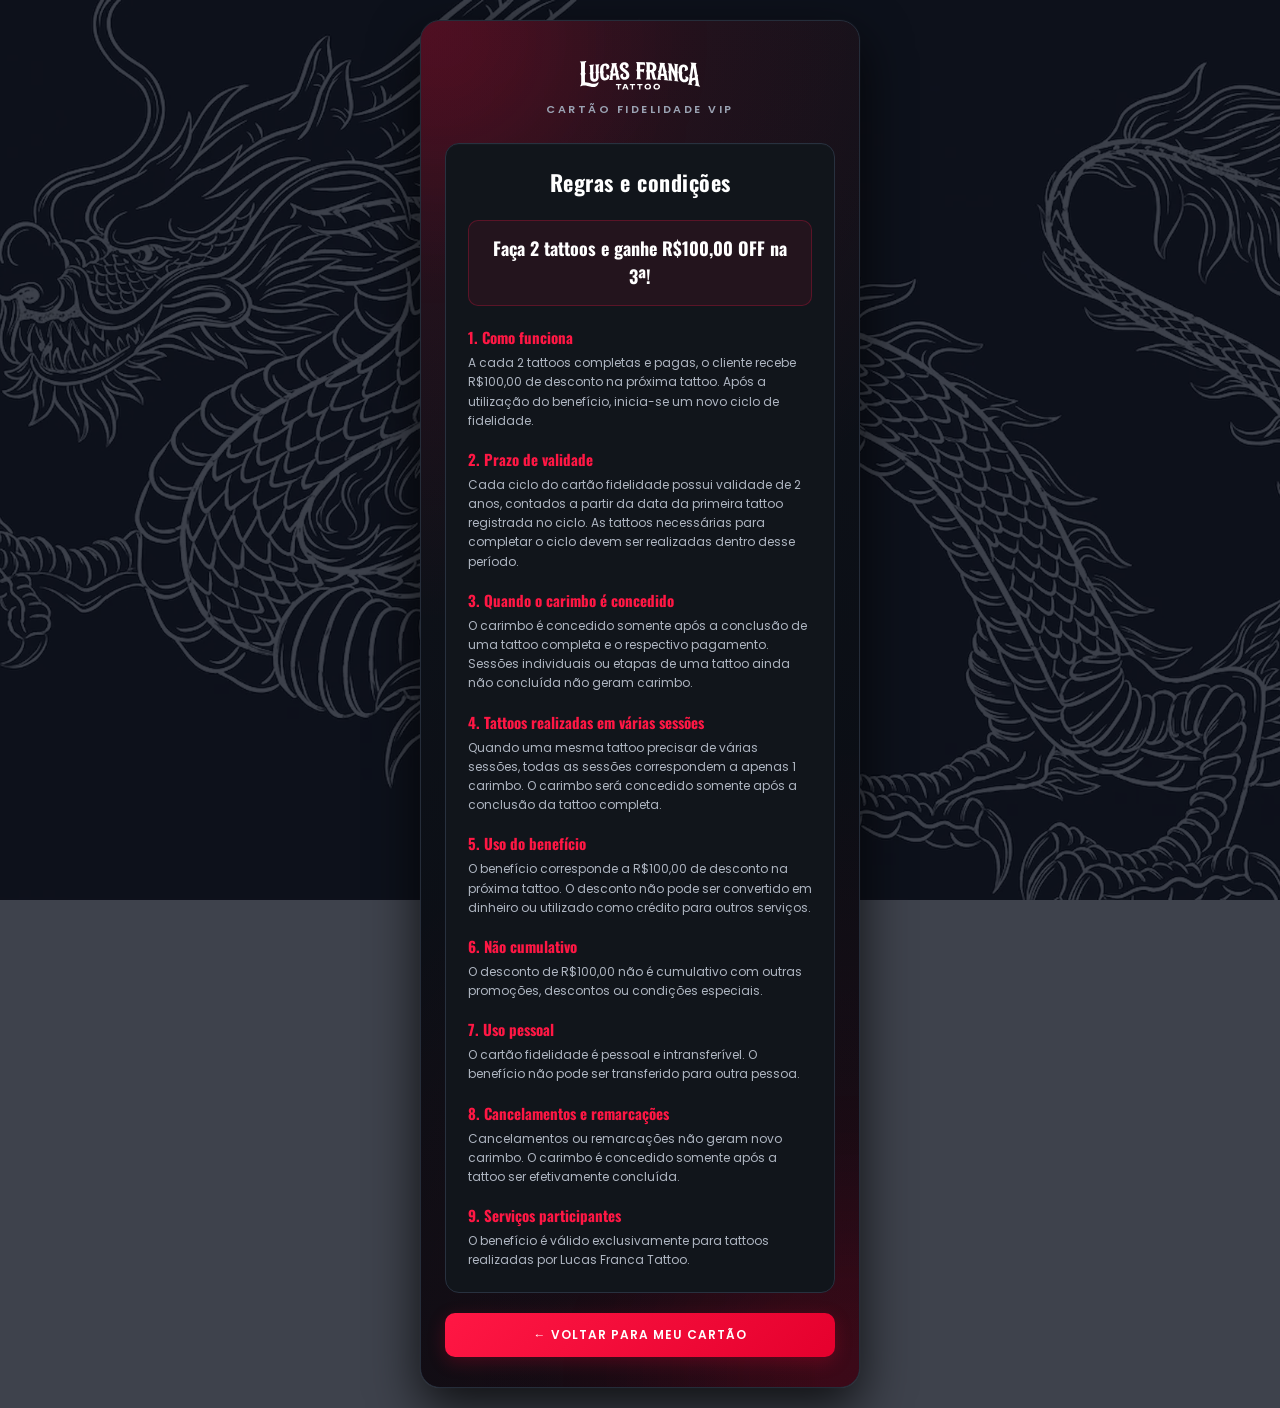
==== regras.html @ 3e55154e "adicionando regras e alterando valor da promoção pra 100 reais fixos" ====
<!DOCTYPE html>
<html lang="pt-BR">

<head>

    <meta charset="UTF-8">

    <meta
        name="viewport"
        content="width=device-width, initial-scale=1.0"
    >

    <title>Regras e Condições</title>


    <!-- PWA -->

    <link
        rel="manifest"
        href="manifest.json"
    >

    <meta
        name="theme-color"
        content="#ff1744"
    >

    <meta
        name="apple-mobile-web-app-capable"
        content="yes"
    >

    <meta
        name="apple-mobile-web-app-status-bar-style"
        content="black"
    >

    <meta
        name="apple-mobile-web-app-title"
        content="Tattoo Card"
    >


    <!-- FONTES -->

    <link
        href="https://fonts.googleapis.com/css2?family=Oswald:wght@500;700&family=Poppins:wght@400;600&display=swap"
        rel="stylesheet"
    >


    <!-- CSS PRINCIPAL -->

    <link
        rel="stylesheet"
        href="style.css"
    >


    <style>

        .regras-box {
            background: #11151b;
            border-radius: 14px;
            padding: 22px;
            margin-bottom: 20px;
            border: 1px solid #28313f;
            box-shadow: inset 0 1px 0 rgba(255,255,255,0.015);
            text-align: left;
        }

        .regras-titulo {
            color: #fff;
            font-family: 'Oswald', sans-serif;
            font-size: 22px;
            text-align: center;
            letter-spacing: 0.5px;
            margin-bottom: 22px;
        }

        .regra {
            margin-bottom: 18px;
        }

        .regra:last-child {
            margin-bottom: 0;
        }

        .regra h3 {
            color: #ff1744;
            font-family: 'Oswald', sans-serif;
            font-size: 15px;
            margin-bottom: 5px;
        }

        .regra p {
            color: #aeb5c1;
            font-size: 12px;
            line-height: 1.6;
        }

        .beneficio-destaque {
            background: rgba(255, 23, 68, 0.08);
            border: 1px solid rgba(255, 23, 68, 0.25);
            border-radius: 10px;
            padding: 14px;
            text-align: center;
            margin-bottom: 20px;
        }

        .beneficio-destaque strong {
            color: #fff;
            font-family: 'Oswald', sans-serif;
            font-size: 18px;
        }

        .voltar-cartao {
            display: block;
            width: 100%;
            padding: 13px;
            border-radius: 10px;
            background: linear-gradient(
                135deg,
                #ff1744 0%,
                #e5002d 100%
            );
            color: #fff;
            text-align: center;
            text-decoration: none;
            font-size: 12px;
            font-weight: 600;
            text-transform: uppercase;
            letter-spacing: 1px;
            box-shadow: 0 5px 18px rgba(251, 5, 50, 0.22);
        }

        .voltar-cartao:hover {
            opacity: 0.97;
        }

    </style>

</head>


<body>

<div class="app-container">


    <!-- ==========================================
         CABEÇALHO
         ========================================== -->

    <div class="header">

        <img
            src="Lg Lucas Franca.svg"
            alt="Lucas Franca"
            class="header-logo"
        >

        <p>
            CARTÃO FIDELIDADE VIP
        </p>

    </div>


    <!-- ==========================================
         REGRAS
         ========================================== -->

    <div class="regras-box">

        <h1 class="regras-titulo">
            Regras e condições
        </h1>


        <div class="beneficio-destaque">

            <strong>
                Faça 2 tattoos e ganhe R$100,00 OFF na 3ª!
            </strong>

        </div>


        <div class="regra">

            <h3>
                1. Como funciona
            </h3>

            <p>
                A cada 2 tattoos completas e pagas, o cliente
                recebe R$100,00 de desconto na próxima tattoo.
                Após a utilização do benefício, inicia-se um
                novo ciclo de fidelidade.
            </p>

        </div>


        <div class="regra">

            <h3>
                2. Prazo de validade
            </h3>

            <p>
                Cada ciclo do cartão fidelidade possui validade
                de 2 anos, contados a partir da data da primeira
                tattoo registrada no ciclo. As tattoos necessárias
                para completar o ciclo devem ser realizadas dentro
                desse período.
            </p>

        </div>


        <div class="regra">

            <h3>
                3. Quando o carimbo é concedido
            </h3>

            <p>
                O carimbo é concedido somente após a conclusão
                de uma tattoo completa e o respectivo pagamento.
                Sessões individuais ou etapas de uma tattoo ainda
                não concluída não geram carimbo.
            </p>

        </div>


        <div class="regra">

            <h3>
                4. Tattoos realizadas em várias sessões
            </h3>

            <p>
                Quando uma mesma tattoo precisar de várias sessões,
                todas as sessões correspondem a apenas 1 carimbo.
                O carimbo será concedido somente após a conclusão
                da tattoo completa.
            </p>

        </div>


        <div class="regra">

            <h3>
                5. Uso do benefício
            </h3>

            <p>
                O benefício corresponde a R$100,00 de desconto
                na próxima tattoo. O desconto não pode ser
                convertido em dinheiro ou utilizado como crédito
                para outros serviços.
            </p>

        </div>


        <div class="regra">

            <h3>
                6. Não cumulativo
            </h3>

            <p>
                O desconto de R$100,00 não é cumulativo com outras
                promoções, descontos ou condições especiais.
            </p>

        </div>


        <div class="regra">

            <h3>
                7. Uso pessoal
            </h3>

            <p>
                O cartão fidelidade é pessoal e intransferível.
                O benefício não pode ser transferido para outra
                pessoa.
            </p>

        </div>


        <div class="regra">

            <h3>
                8. Cancelamentos e remarcações
            </h3>

            <p>
                Cancelamentos ou remarcações não geram novo carimbo.
                O carimbo é concedido somente após a tattoo ser
                efetivamente concluída.
            </p>

        </div>


        <div class="regra">

            <h3>
                9. Serviços participantes
            </h3>

            <p>
                O benefício é válido exclusivamente para tattoos
                realizadas por Lucas Franca Tattoo.
            </p>

        </div>

    </div>


    <!-- ==========================================
         VOLTAR
         ========================================== -->

    <a
        href="index.html"
        class="voltar-cartao"
    >
        ← Voltar para meu cartão
    </a>

</div>

</body>

</html>
---- style.css ----
/* =========================================================
   RESET
   ========================================================= */

* {
    box-sizing: border-box;
    margin: 0;
    padding: 0;
}


/* =========================================================
   BODY
   ========================================================= */

body {
    background-image: url('dragao fundo mobile.webp');
    background-size: cover;
    background-position: center;
    background-repeat: no-repeat;
    background-attachment: fixed;
    color: #e8eaf0;
    font-family: 'Poppins', sans-serif;
    display: flex;
    justify-content: center;
    align-items: center;
    min-height: 100vh;
    padding: 20px;
    position: relative;
}

body::before {
    content: '';
    position: absolute;
    inset: 0;
    background: rgba(8, 14, 26, 0.78);
    z-index: -1;
}

@media (min-width: 768px) {
    body {
        background-image: url('dragao fundo desktop.webp');
    }
}


/* =========================================================
   UTILITÁRIO
   ========================================================= */

.hidden {
    display: none !important;
}


/* =========================================================
   CONTAINER PRINCIPAL
   ========================================================= */

.app-container {
    width: 100%;
    max-width: 440px;
    background:
        radial-gradient(
            circle at 0% 0%,
            rgba(251, 5, 50, 0.20) 0%,
            rgba(251, 5, 50, 0.08) 20%,
            transparent 42%
        ),
        radial-gradient(
            circle at 100% 100%,
            rgba(251, 5, 50, 0.16) 0%,
            rgba(251, 5, 50, 0.05) 22%,
            transparent 45%
        ),
        linear-gradient(
            145deg,
            #10141c 0%,
            #080b11 100%
        );
    border-radius: 20px;
    border: 1px solid #252d3a;
    padding: 30px 24px;
    box-shadow:
        0 20px 50px rgba(0, 0, 0, 0.75),
        0 0 0 1px rgba(255,255,255,0.015);
    height: fit-content;
    position: relative;
    overflow: hidden;
}

.app-container::before {
    content: '';
    position: absolute;
    top: -120px;
    left: -120px;
    width: 280px;
    height: 280px;
    background: rgba(251, 5, 50, 0.10);
    border-radius: 50%;
    filter: blur(70px);
    pointer-events: none;
    z-index: 0;
}

.app-container::after {
    content: '';
    position: absolute;
    right: -140px;
    bottom: -140px;
    width: 300px;
    height: 300px;
    background: rgba(251, 5, 50, 0.08);
    border-radius: 50%;
    filter: blur(80px);
    pointer-events: none;
    z-index: 0;
}

.app-container > * {
    position: relative;
    z-index: 1;
}


/* =========================================================
   HEADER
   ========================================================= */

.header {
    text-align: center;
    margin-bottom: 25px;
    position: relative;
    padding-top: 5px;
}

.header-logo {
    max-width: 130px;
    height: auto;
    display: block;
    margin: 0 auto 8px auto;
    filter: brightness(0) invert(1);
}

.header p {
    color: #9aa2b2;
    font-size: 11px;
    letter-spacing: 2.5px;
    text-transform: uppercase;
    font-weight: 600;
}


/* =========================================================
   BOTÃO CONFIGURAÇÕES
   ========================================================= */

.btn-admin-toggle {
    position: absolute;
    right: -4px;
    top: -2px;
    background: #171c25;
    border: 1px solid #303948;
    width: 32px;
    height: 32px;
    border-radius: 50%;
    color: #9da5b5;
    font-size: 14px;
    display: flex;
    align-items: center;
    justify-content: center;
    cursor: pointer;
    transition: all 0.2s ease;
}

.btn-admin-toggle:hover {
    color: #fff;
    border-color: #fb0532;
    background: #1d2029;
    box-shadow: 0 0 12px rgba(251, 5, 50, 0.15);
}


/* =========================================================
   CAMPOS E FORMULÁRIOS
   ========================================================= */

.card-box {
    background: #11151b;
    border-radius: 14px;
    padding: 22px;
    margin-bottom: 20px;
    border: 1px solid #28313f;
    box-shadow: inset 0 1px 0 rgba(255,255,255,0.015);
}

.input-group {
    margin-bottom: 16px;
    text-align: left;
}

.input-group label {
    display: block;
    font-size: 11px;
    color: #8c95a5;
    margin-bottom: 6px;
    text-transform: uppercase;
    letter-spacing: 0.5px;
}

.input-group input {
    width: 100%;
    padding: 12px 14px;
    background: #090c11;
    border: 1px solid #303947;
    border-radius: 8px;
    color: #fff;
    font-size: 14px;
    transition: border-color 0.2s, box-shadow 0.2s;
}

.input-group input:focus {
    outline: none;
    border-color: #fb0532;
    box-shadow: 0 0 0 2px rgba(251, 5, 50, 0.08);
}


/* =========================================================
   BOTÃO PRINCIPAL
   ========================================================= */

.btn-gold {
    width: 100%;
    padding: 14px;
    background: linear-gradient(
        135deg,
        #ff1744 0%,
        #e5002d 100%
    );
    border: none;
    border-radius: 10px;
    color: #fff;
    font-weight: 600;
    font-size: 13px;
    cursor: pointer;
    text-transform: uppercase;
    letter-spacing: 1px;
    box-shadow: 0 5px 18px rgba(251, 5, 50, 0.22);
    transition: opacity 0.2s, transform 0.1s, box-shadow 0.2s;
}

.btn-gold:hover {
    opacity: 0.97;
    box-shadow: 0 6px 22px rgba(251, 5, 50, 0.3);
}

.btn-gold:active {
    transform: scale(0.98);
}

.btn-gold:disabled {
    opacity: 0.6;
    cursor: wait;
}


/* =========================================================
   LINKS
   ========================================================= */

.btn-link {
    width: 100%;
    margin-top: 14px;
    background: none;
    border: none;
    color: #78808e;
    font-size: 12px;
    cursor: pointer;
    transition: color 0.2s;
}

.btn-link:hover {
    color: #c0c5ce;
}


/* =========================================================
   BOTÕES PEQUENOS
   ========================================================= */

.btn-sm {
    padding: 8px 12px;
    background: #171c23;
    color: #c7ccd5;
    border: 1px solid #303846;
    border-radius: 8px;
    font-size: 12px;
    cursor: pointer;
    transition: background 0.2s, border-color 0.2s, color 0.2s;
}

.btn-sm:hover {
    background: #1d232c;
    border-color: #454f60;
    color: #fff;
}

.btn-full {
    width: 100%;
    margin-top: 12px;
}


/* =========================================================
   CARTÃO DE CARIMBOS
   ========================================================= */

.greeting-text {
    text-align: center;
    font-size: 13px;
    color: #aeb5c1;
    margin-bottom: 20px;
}

.greeting-text strong {
    color: #fff;
    font-weight: 600;
}

.stamps-grid {
    display: flex;
    justify-content: space-between;
    margin: 20px 0;
    gap: 10px;
    position: relative;
    z-index: 1;
}


/* =========================================================
   CARIMBO NORMAL
   ========================================================= */

.stamp-slot {
    flex: 1;
    background: linear-gradient(
        145deg,
        #151a22,
        #10141b
    );
    border: 1px solid #28313f;
    border-radius: 12px;
    height: 105px;
    display: flex;
    flex-direction: column;
    align-items: center;
    justify-content: center;
    text-align: center;
    padding: 8px;
    transition: all 0.3s ease;
    position: relative;
    z-index: 2;
}

.stamp-slot:hover {
    border-color: #455268;
    transform: translateY(-1px);
}


/* =========================================================
   CARIMBO ATIVO
   ========================================================= */

.stamp-slot.active {
    border: 2px solid #ff1744;
    background: linear-gradient(
        145deg,
        #ff1744 0%,
        #cc0029 100%
    );
    box-shadow:
        inset 0 0 15px rgba(255, 255, 255, 0.35),
        0 0 25px rgba(255, 23, 68, 0.8),
        0 8px 30px rgba(255, 23, 68, 0.5);
    z-index: 3;
}


/* =========================================================
   ÍCONES DOS CARIMBOS
   ========================================================= */

.icon {
    font-size: 26px;
    margin-bottom: 6px;
    line-height: 1;
    display: flex;
    align-items: center;
    justify-content: center;
    color: #F3F3F3;
    filter: grayscale(100%) opacity(0.3);
    transition: all 0.3s ease;
}

.icon svg {
    display: block;
    width: 28px;
    height: 28px;
}

.stamp-slot.active .icon {
    filter: grayscale(0%) opacity(1);
    transform: scale(1.1);
    text-shadow: 0 0 15px rgba(255, 255, 255, 0.5);
}


/* =========================================================
   TEXTO DOS CARIMBOS
   ========================================================= */

.stamp-slot .label {
    font-size: 10px;
    color: #858e9d;
    line-height: 1.2;
}

.stamp-slot.active .label {
    color: #ffffff;
    font-weight: 600;
    text-shadow: 0 1px 3px rgba(0, 0, 0, 0.5);
}


/* =========================================================
   BANNER DE BENEFÍCIO
   ========================================================= */

.discount-banner {
    background:
        radial-gradient(
            circle at 0% 0%,
            rgba(251, 5, 50, 0.18) 0%,
            rgba(251, 5, 50, 0.06) 25%,
            transparent 50%
        ),
        radial-gradient(
            circle at 100% 100%,
            rgba(251, 5, 50, 0.12) 0%,
            transparent 40%
        ),
        linear-gradient(
            145deg,
            #11161e 0%,
            #090d13 100%
        );
    border: 1px solid #303a48;
    border-radius: 12px;
    padding: 16px;
    text-align: center;
    margin-bottom: 20px;
    box-shadow:
        inset 0 1px 0 rgba(255,255,255,0.03),
        0 4px 15px rgba(0, 0, 0, 0.3);
    position: relative;
    overflow: hidden;
}

.discount-label {
    font-size: 10px;
    color: #8992a1;
    text-transform: uppercase;
    letter-spacing: 1.2px;
}

.discount-banner h3 {
    color: #ffffff;
    font-size: 15px;
    font-family: 'Oswald', sans-serif;
    margin-top: 4px;
    letter-spacing: 0.5px;
    display: flex;
    align-items: center;
    justify-content: center;
    gap: 8px;
    line-height: 1.35;
}

.discount-banner h3::before {
    content: '★';
    color: #fb0532;
    font-family: Arial, sans-serif;
    font-size: 18px;
    line-height: 1;
    flex-shrink: 0;
    text-shadow: 0 0 10px rgba(251, 5, 50, 0.35);
}


/* =========================================================
   BOTÃO DO CÓDIGO DO ESTÚDIO
   ========================================================= */

.btn-code-client {
    margin-top: 2px;
    margin-bottom: 0;
    background: linear-gradient(
        135deg,
        #ff1744 0%,
        #e5002d 100%
    );
    border: 1px solid #ff1744;
    box-shadow: 0 5px 18px rgba(251, 5, 50, 0.22);
}

.btn-code-client:hover {
    background: linear-gradient(
        135deg,
        #ff3158 0%,
        #ec0030 100%
    );
    border-color: #ff3158;
    box-shadow: 0 6px 22px rgba(251, 5, 50, 0.30);
}


/* =========================================================
   BOTÃO DE INSTALAÇÃO DO APP
   ========================================================= */

#btn-instalar-app {
    background: linear-gradient(
        135deg,
        #1d232d 0%,
        #121720 100%
    );
    border: 1px solid #394455;
    box-shadow: 0 5px 18px rgba(0, 0, 0, 0.20);
}

#btn-instalar-app:hover {
    background: linear-gradient(
        135deg,
        #252d39 0%,
        #171d27 100%
    );
    border-color: #fb0532;
    box-shadow: 0 6px 22px rgba(251, 5, 50, 0.16);
}


/* =========================================================
   MODAL DO CÓDIGO TEMPORÁRIO
   ========================================================= */

.modal-overlay {
    position: fixed;
    inset: 0;
    z-index: 1000;
    display: flex;
    align-items: center;
    justify-content: center;
    padding: 20px;
    background: rgba(3, 6, 11, 0.82);
    backdrop-filter: blur(6px);
    -webkit-backdrop-filter: blur(6px);
}

.resgate-modal {
    width: 100%;
    max-width: 350px;
    background:
        radial-gradient(
            circle at 0% 0%,
            rgba(251, 5, 50, 0.16) 0%,
            transparent 45%
        ),
        linear-gradient(
            145deg,
            #151a22 0%,
            #0b0f15 100%
        );
    border: 1px solid #303a48;
    border-radius: 16px;
    padding: 28px 22px 22px;
    box-shadow:
        0 25px 70px rgba(0, 0, 0, 0.75),
        0 0 35px rgba(251, 5, 50, 0.08);
    position: relative;
    text-align: center;
    animation: modalEntrada 0.18s ease-out;
}

@keyframes modalEntrada {
    from {
        opacity: 0;
        transform: translateY(8px) scale(0.98);
    }

    to {
        opacity: 1;
        transform: translateY(0) scale(1);
    }
}

.modal-close {
    position: absolute;
    top: 9px;
    right: 11px;
    width: 30px;
    height: 30px;
    border: 1px solid #303846;
    border-radius: 50%;
    background: #171c23;
    color: #9da5b5;
    font-size: 21px;
    line-height: 25px;
    cursor: pointer;
    transition: all 0.2s ease;
}

.modal-close:hover {
    color: #fff;
    border-color: #fb0532;
    background: #21151a;
}

.modal-icon {
    font-size: 28px;
    line-height: 1;
    margin-bottom: 10px;
}

.resgate-modal h3 {
    color: #fff;
    font-family: 'Oswald', sans-serif;
    font-size: 20px;
    letter-spacing: 0.5px;
    margin-bottom: 7px;
}

.modal-description {
    color: #929baa;
    font-size: 12px;
    line-height: 1.5;
    max-width: 280px;
    margin: 0 auto;
}

.code-input-wrap {
    margin: 20px auto 8px;
}

#input-codigo-resgate {
    width: 100%;
    height: 58px;
    padding: 8px 14px;
    background: #080b10;
    border: 1px solid #3a4556;
    border-radius: 11px;
    color: #fff;
    text-align: center;
    font-family: 'Oswald', sans-serif;
    font-size: 30px;
    font-weight: 700;
    letter-spacing: 9px;
    outline: none;
    transition: border-color 0.2s, box-shadow 0.2s;
}

#input-codigo-resgate::placeholder {
    color: #414957;
    letter-spacing: 9px;
}

#input-codigo-resgate:focus {
    border-color: #fb0532;
    box-shadow: 0 0 0 3px rgba(251, 5, 50, 0.10);
}

.modal-expire {
    color: #697281;
    font-size: 10px;
    line-height: 1.4;
    margin-bottom: 18px;
}

.modal-actions {
    display: flex;
    gap: 8px;
}

.modal-actions .modal-cancel {
    flex: 0 0 34%;
    margin: 0;
}

.modal-actions .modal-confirm {
    flex: 1;
    padding: 11px 10px;
    font-size: 12px;
}


/* =========================================================
   PAINEL ADMIN
   ========================================================= */

.admin-panel {
    background: linear-gradient(
        145deg,
        #15191f,
        #11151b
    );
    border: 1px solid #303a48;
    border-radius: 14px;
    padding: 18px;
    margin-top: 15px;
    box-shadow: inset 0 1px 0 rgba(255,255,255,0.015);
}

.admin-title {
    color: #fff;
    margin-bottom: 14px;
    font-family: 'Oswald', sans-serif;
    font-size: 16px;
    letter-spacing: 0.5px;
    text-transform: uppercase;
}

.admin-client-list {
    max-height: 250px;
    overflow-y: auto;
    padding-right: 2px;
}

.client-item {
    background: #0d1015;
    border: 1px solid #252d38;
    padding: 12px;
    border-radius: 10px;
    margin-bottom: 8px;
    font-size: 13px;
    display: flex;
    justify-content: space-between;
    align-items: center;
    gap: 8px;
}

.client-info {
    min-width: 0;
    flex: 1;
}

.client-info strong {
    color: #fff;
    display: block;
    font-weight: 600;
    overflow-wrap: anywhere;
}

.client-info span {
    color: #7e8795;
    font-size: 11px;
}

.btn-code-admin {
    border-color: #465267;
    color: #e1e5eb;
    white-space: nowrap;
}

.btn-code-admin:hover {
    border-color: #fb0532;
    color: #fff;
    background: #21151a;
}

.btn-add-admin {
    white-space: nowrap;
}

.btn-delete-admin {
    background: #2a1114;
    border-color: #fb0532;
    color: #ff6b81;
    cursor: pointer;
    white-space: nowrap;
}

.btn-delete-admin:hover {
    background: #351419;
    border-color: #ff3154;
    color: #ff9aaa;
}


/* =========================================================
   SCROLLBAR — PAINEL
   ========================================================= */

.admin-client-list::-webkit-scrollbar {
    width: 5px;
}

.admin-client-list::-webkit-scrollbar-track {
    background: transparent;
}

.admin-client-list::-webkit-scrollbar-thumb {
    background: #303846;
    border-radius: 10px;
}

.admin-client-list::-webkit-scrollbar-thumb:hover {
    background: #485364;
}


/* =========================================================
   RESPONSIVO
   ========================================================= */

@media (max-width: 480px) {

    body {
        padding: 14px;
    }

    .app-container {
        padding: 26px 18px;
        border-radius: 18px;
    }

    .stamp-slot {
        height: 100px;
    }

    .stamp-slot .label {
        font-size: 9px;
    }

    .discount-banner h3 {
        font-size: 14px;
    }

    .client-item {
        align-items: flex-start;
    }

    .client-item > div:last-child {
        flex-wrap: wrap;
        justify-content: flex-end;
    }

    .btn-code-admin,
    .btn-add-admin,
    .btn-delete-admin {
        font-size: 11px;
        padding: 7px 8px;
    }

    #input-codigo-resgate {
        height: 54px;
        font-size: 28px;
    }
}
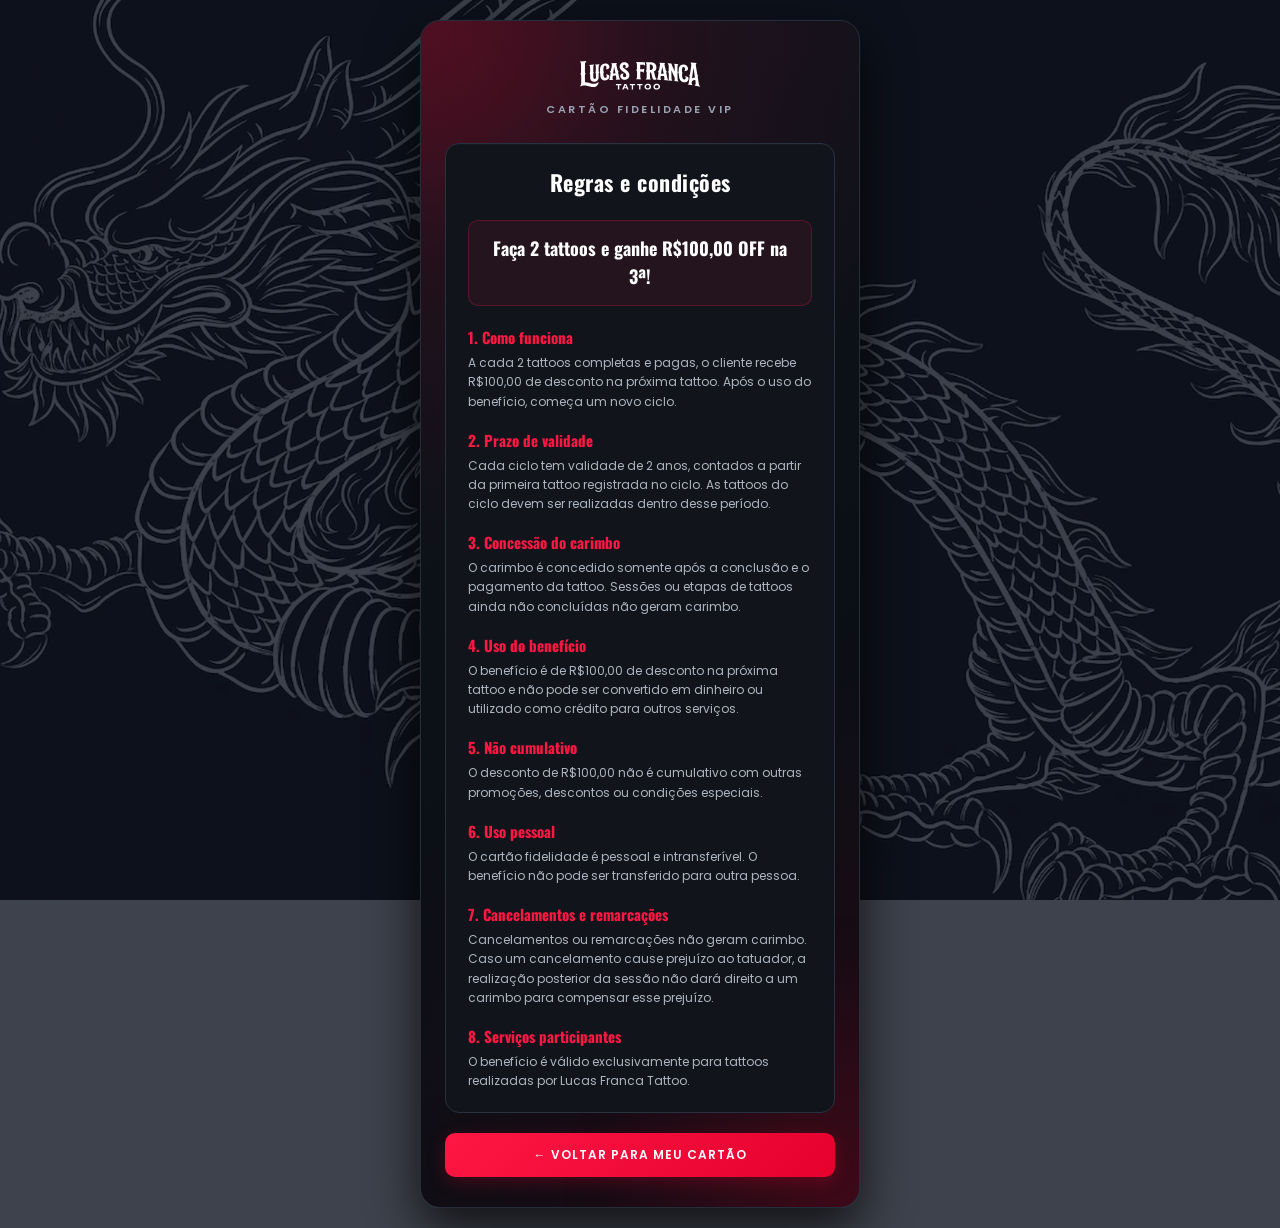
==== commit 25d22256: "mudando cor do link das regras e texto da pagina das regras" ====
--- a/regras.html
+++ b/regras.html
@@ -196,8 +196,7 @@
             <p>
                 A cada 2 tattoos completas e pagas, o cliente
                 recebe R$100,00 de desconto na próxima tattoo.
-                Após a utilização do benefício, inicia-se um
-                novo ciclo de fidelidade.
+                Após o uso do benefício, começa um novo ciclo.
             </p>
 
         </div>
@@ -210,10 +209,9 @@
             </h3>
 
             <p>
-                Cada ciclo do cartão fidelidade possui validade
-                de 2 anos, contados a partir da data da primeira
-                tattoo registrada no ciclo. As tattoos necessárias
-                para completar o ciclo devem ser realizadas dentro
+                Cada ciclo tem validade de 2 anos, contados a
+                partir da primeira tattoo registrada no ciclo.
+                As tattoos do ciclo devem ser realizadas dentro
                 desse período.
             </p>
 
@@ -223,69 +221,51 @@
         <div class="regra">
 
             <h3>
-                3. Quando o carimbo é concedido
+                3. Concessão do carimbo
             </h3>
 
             <p>
                 O carimbo é concedido somente após a conclusão
-                de uma tattoo completa e o respectivo pagamento.
-                Sessões individuais ou etapas de uma tattoo ainda
-                não concluída não geram carimbo.
-            </p>
-
-        </div>
-
-
-        <div class="regra">
-
-            <h3>
-                4. Tattoos realizadas em várias sessões
-            </h3>
-
-            <p>
-                Quando uma mesma tattoo precisar de várias sessões,
-                todas as sessões correspondem a apenas 1 carimbo.
-                O carimbo será concedido somente após a conclusão
-                da tattoo completa.
-            </p>
-
-        </div>
-
-
-        <div class="regra">
-
-            <h3>
-                5. Uso do benefício
-            </h3>
-
-            <p>
-                O benefício corresponde a R$100,00 de desconto
-                na próxima tattoo. O desconto não pode ser
-                convertido em dinheiro ou utilizado como crédito
-                para outros serviços.
-            </p>
-
-        </div>
-
-
-        <div class="regra">
-
-            <h3>
-                6. Não cumulativo
-            </h3>
-
-            <p>
-                O desconto de R$100,00 não é cumulativo com outras
-                promoções, descontos ou condições especiais.
-            </p>
-
-        </div>
-
-
-        <div class="regra">
-
-            <h3>
-                7. Uso pessoal
+                e o pagamento da tattoo. Sessões ou etapas de
+                tattoos ainda não concluídas não geram carimbo.
+            </p>
+
+        </div>
+
+
+        <div class="regra">
+
+            <h3>
+                4. Uso do benefício
+            </h3>
+
+            <p>
+                O benefício é de R$100,00 de desconto na próxima
+                tattoo e não pode ser convertido em dinheiro ou
+                utilizado como crédito para outros serviços.
+            </p>
+
+        </div>
+
+
+        <div class="regra">
+
+            <h3>
+                5. Não cumulativo
+            </h3>
+
+            <p>
+                O desconto de R$100,00 não é cumulativo com
+                outras promoções, descontos ou condições especiais.
+            </p>
+
+        </div>
+
+
+        <div class="regra">
+
+            <h3>
+                6. Uso pessoal
             </h3>
 
             <p>
@@ -300,22 +280,23 @@
         <div class="regra">
 
             <h3>
-                8. Cancelamentos e remarcações
-            </h3>
-
-            <p>
-                Cancelamentos ou remarcações não geram novo carimbo.
-                O carimbo é concedido somente após a tattoo ser
-                efetivamente concluída.
-            </p>
-
-        </div>
-
-
-        <div class="regra">
-
-            <h3>
-                9. Serviços participantes
+                7. Cancelamentos e remarcações
+            </h3>
+
+            <p>
+                Cancelamentos ou remarcações não geram carimbo.
+                Caso um cancelamento cause prejuízo ao tatuador,
+                a realização posterior da sessão não dará direito
+                a um carimbo para compensar esse prejuízo.
+            </p>
+
+        </div>
+
+
+        <div class="regra">
+
+            <h3>
+                8. Serviços participantes
             </h3>
 
             <p>
--- a/style.css
+++ b/style.css
@@ -867,3 +867,6 @@
         font-size: 28px;
     }
 }
+a[href="regras.html"] {
+    color: #ffffff !important;
+}
